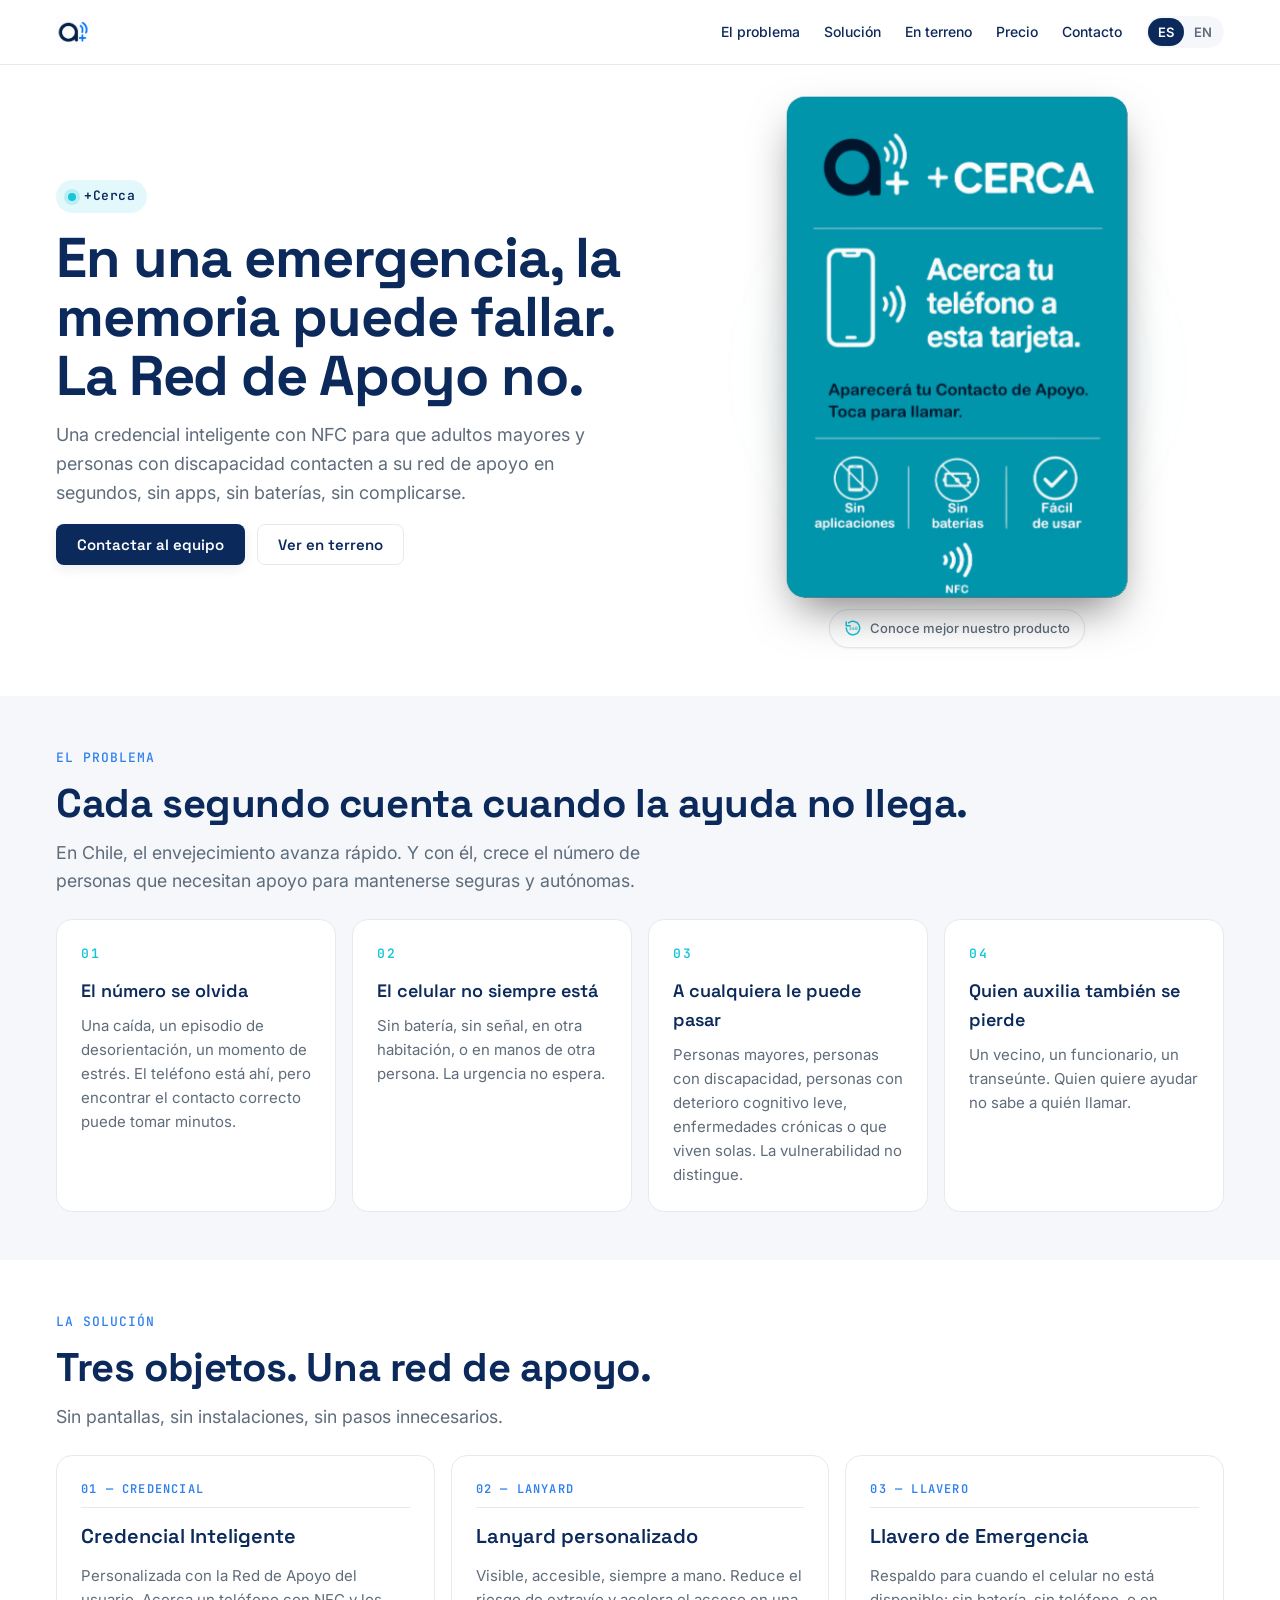
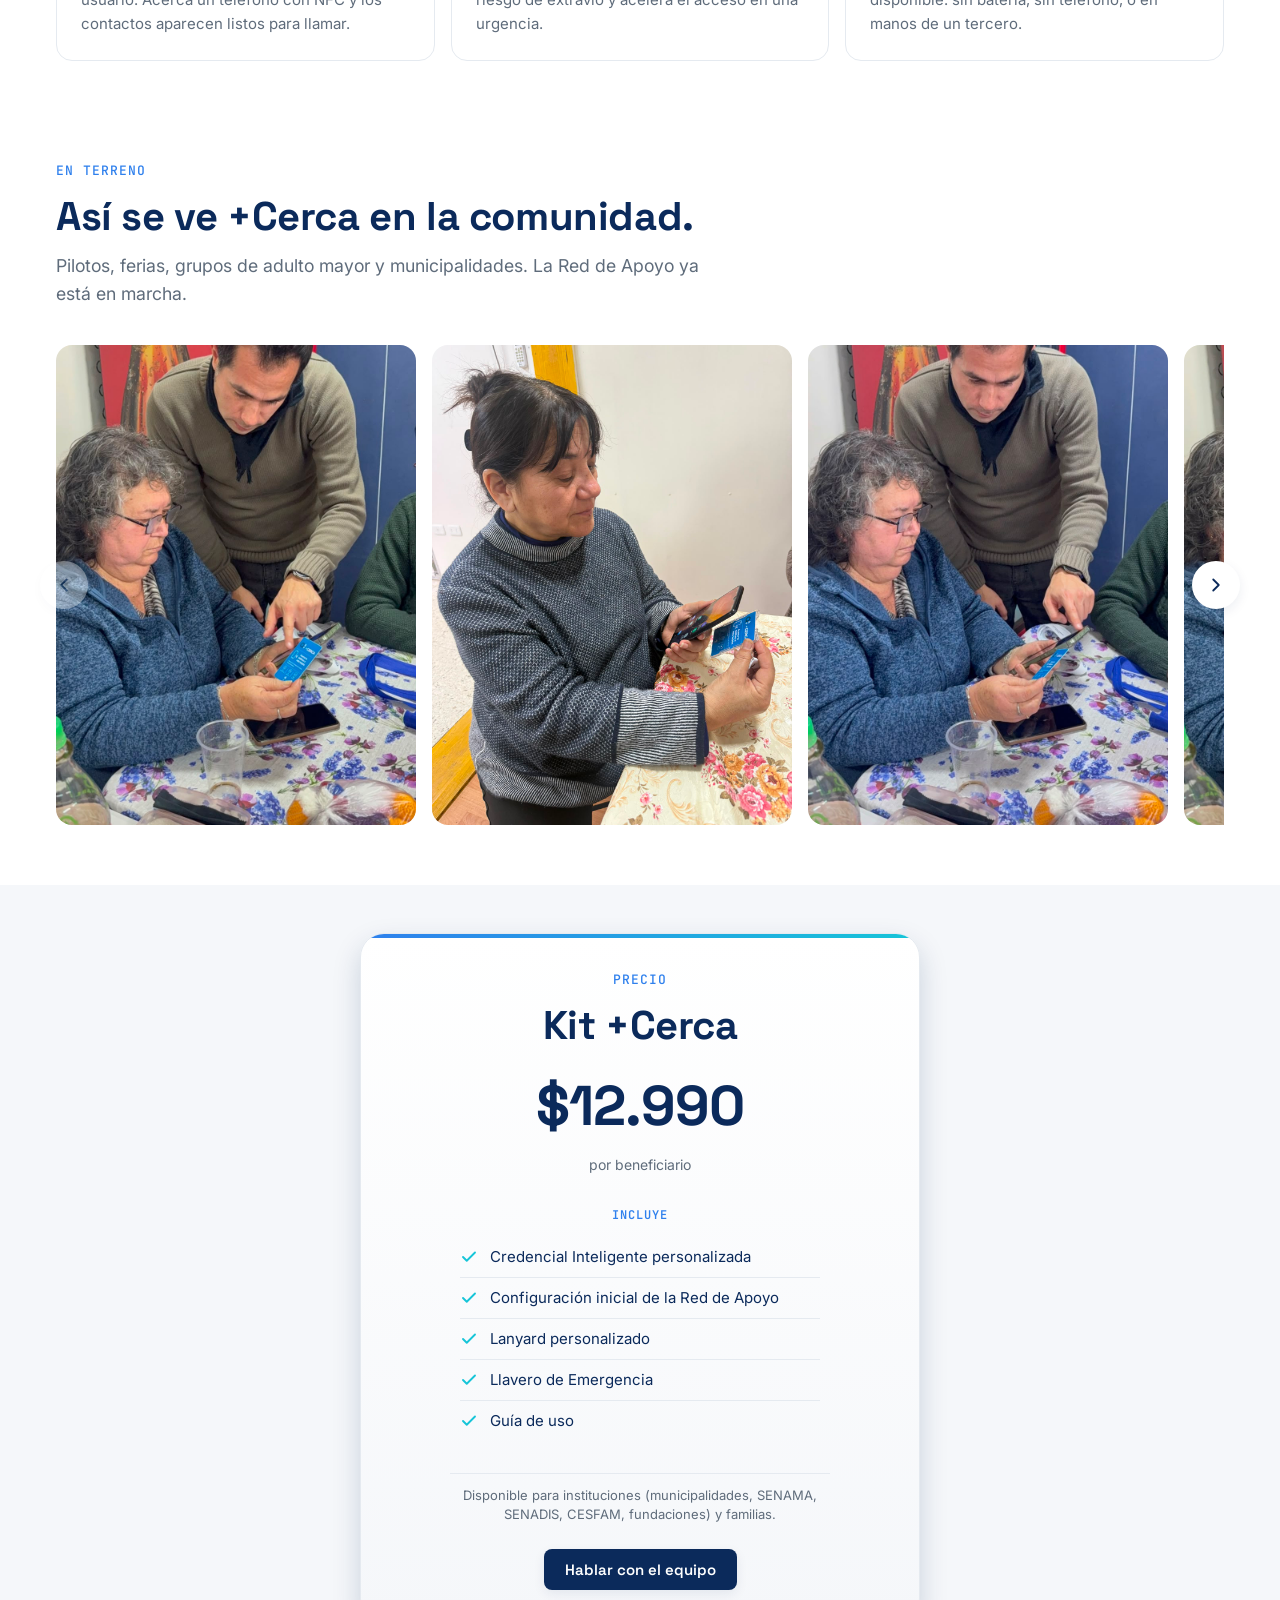
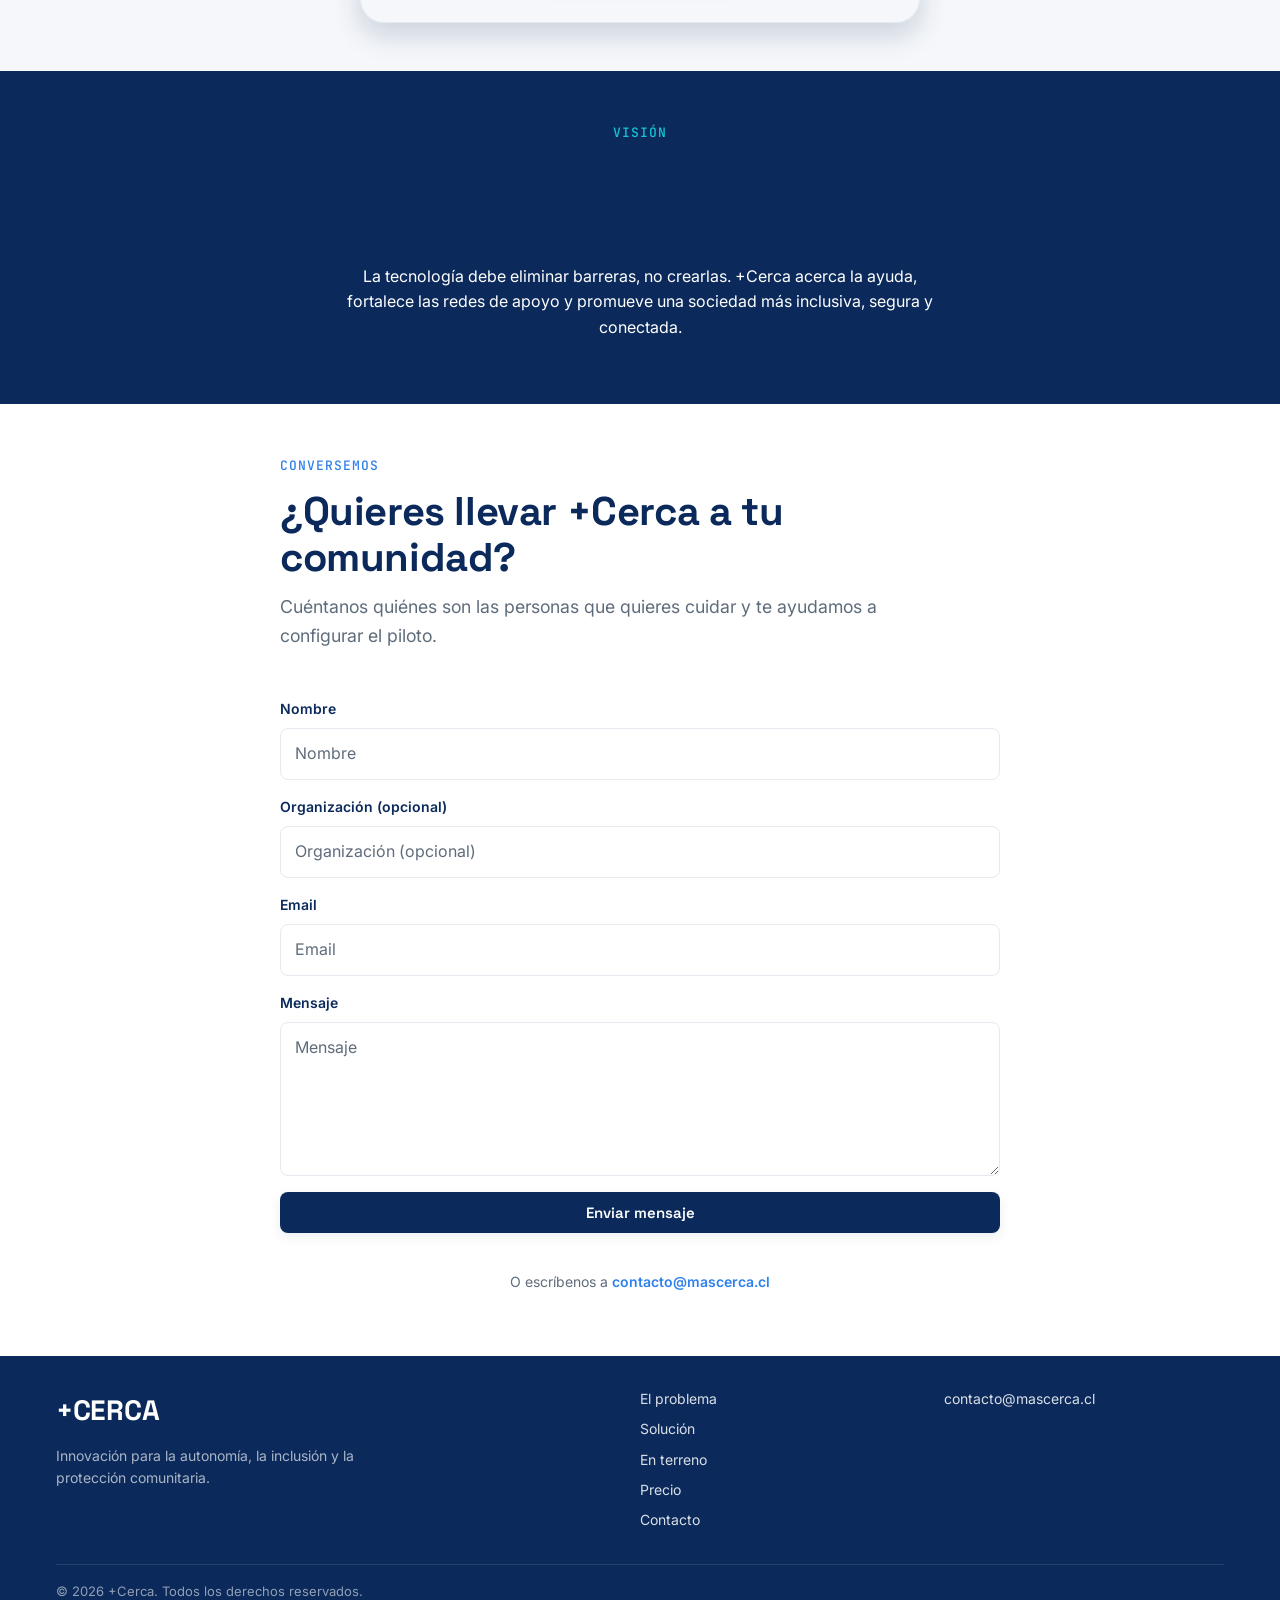
==== index.html @ 70c106be "Landing +Cerca: home bilingüe + 404 con carousel y card3d - index.html: 7 secciones (hero, problema," ====
<!DOCTYPE html>
<html lang="es">
<head>
  <meta charset="UTF-8">
  <meta name="viewport" content="width=device-width, initial-scale=1, viewport-fit=cover">
  <meta name="theme-color" content="#0B2A5B">
  <title>+Cerca — Red de Apoyo NFC</title>
  <meta name="description" content="Una credencial inteligente con NFC para que adultos mayores y personas con discapacidad contacten a su Red de Apoyo en segundos. Sin apps, sin baterías, sin complicarse.">
  <meta name="keywords" content="+Cerca, NFC, Red de Apoyo, adultos mayores, discapacidad, Chile, emergencia, credencial">
  <meta name="author" content="+Cerca">

  <meta property="og:type" content="website">
  <meta property="og:title" content="+Cerca — Red de Apoyo NFC">
  <meta property="og:description" content="La Red de Apoyo siempre disponible. Una credencial NFC para emergencias.">
  <meta property="og:image" content="assets/og-cover.jpg">
  <meta property="og:locale" content="es_CL">
  <meta property="og:locale:alternate" content="en_US">

  <meta name="twitter:card" content="summary_large_image">
  <meta name="twitter:title" content="+Cerca — Red de Apoyo NFC">
  <meta name="twitter:description" content="La Red de Apoyo siempre disponible. Una credencial NFC para emergencias.">
  <meta name="twitter:image" content="assets/og-cover.jpg">

  <link rel="canonical" href="https://mascerca.cl/">
  <link rel="alternate" hreflang="es" href="https://mascerca.cl/">
  <link rel="alternate" hreflang="en" href="https://mascerca.cl/en/">

  <link rel="icon" type="image/x-icon" href="assets/favicon.ico">
  <link rel="icon" type="image/png" sizes="32x32" href="assets/favicon-32.png">
  <link rel="icon" type="image/png" sizes="16x16" href="assets/favicon-16.png">
  <link rel="apple-touch-icon" href="assets/apple-touch-icon.png">

  <link rel="preconnect" href="https://fonts.googleapis.com">
  <link rel="preconnect" href="https://fonts.gstatic.com" crossorigin>
  <link rel="preload" as="image" href="assets/Front2.png" fetchpriority="high">
  <link href="https://fonts.googleapis.com/css2?family=Inter:wght@400;500;600;700&family=JetBrains+Mono:wght@500;600&family=Space+Grotesk:wght@500;600;700&display=swap" rel="stylesheet">

  <link rel="stylesheet" href="styles.css">

  <script type="application/ld+json">
  {
    "@context": "https://schema.org",
    "@type": "Organization",
    "name": "+Cerca",
    "url": "https://mascerca.cl/",
    "logo": "https://mascerca.cl/assets/logo.png",
    "description": "Innovación para la autonomía, la inclusión y la protección comunitaria.",
    "address": {
      "@type": "PostalAddress",
      "addressCountry": "CL"
    }
  }
  </script>
</head>
<body>
  <a href="#main" class="skip-link">Saltar al contenido</a>

  <!-- ============ NAV ============ -->
  <header class="nav" role="banner">
    <div class="container nav__inner">
      <a href="#" class="nav__logo" aria-label="+Cerca, ir al inicio">
        <img src="assets/logo.png" alt="+Cerca" width="125" height="119">
      </a>

      <nav aria-label="Navegación principal">
        <ul class="nav__links">
          <li><a href="#problema" data-i18n="nav.problem">El problema</a></li>
          <li><a href="#solucion" data-i18n="nav.solution">Solución</a></li>
          <li><a href="#terreno" data-i18n="nav.gallery">En terreno</a></li>
          <li><a href="#precio" data-i18n="nav.pricing">Precio</a></li>
          <li><a href="#contacto" data-i18n="nav.contact">Contacto</a></li>
        </ul>
      </nav>

      <div class="nav__actions">
        <div class="lang-switch" role="group" aria-label="Cambiar idioma">
          <button type="button" data-lang-switch="es" aria-pressed="true">ES</button>
          <button type="button" data-lang-switch="en" aria-pressed="false">EN</button>
        </div>

        <input type="checkbox" id="nav-toggle" class="nav__toggle-input" aria-label="Alternar menú">
        <label for="nav-toggle" class="nav-toggle" aria-label="Abrir menú">
          <svg viewBox="0 0 24 24" fill="none" stroke="currentColor" stroke-width="2"><line x1="3" y1="6" x2="21" y2="6"/><line x1="3" y1="12" x2="21" y2="12"/><line x1="3" y1="18" x2="21" y2="18"/></svg>
        </label>
      </div>
    </div>

    <div class="nav__drawer">
      <ul>
        <li><a href="#problema" data-i18n="nav.problem">El problema</a></li>
        <li><a href="#solucion" data-i18n="nav.solution">Solución</a></li>
        <li><a href="#terreno" data-i18n="nav.gallery">En terreno</a></li>
        <li><a href="#precio" data-i18n="nav.pricing">Precio</a></li>
        <li><a href="#contacto" data-i18n="nav.contact">Contacto</a></li>
      </ul>
    </div>
  </header>

  <main id="main">

    <!-- ============ HERO ============ -->
    <section class="hero">
      <div class="container">
        <div class="hero__grid">
          <div class="hero__copy">
            <span class="hero__badge" data-i18n="hero.badge">+Cerca</span>
            <h1 data-i18n="hero.h1">En una emergencia, la memoria puede fallar. La Red de Apoyo no.</h1>
            <p class="lead" data-i18n="hero.lead">Una credencial inteligente con NFC para que adultos mayores y personas con discapacidad contacten a su red de apoyo en segundos, sin apps, sin baterías, sin complicarse.</p>
            <div class="hero__cta">
              <a href="#contacto" class="btn btn--primary" data-i18n="hero.cta1">Contactar al equipo</a>
              <a href="#terreno" class="btn btn--ghost" data-i18n="hero.cta2">Ver en terreno</a>
            </div>
          </div>

          <div class="hero__card-wrap">
            <figure class="hero-card">
              <card-3d
                front="assets/Front2.png"
                back="assets/back.png"
                width="340"
                height="500"
                radius="18"
                thickness="3"
                aria-label="Credencial +Cerca, arrastra para girar y ver el reverso"
                data-i18n-aria="card.aria">
              </card-3d>
              <figcaption class="hero-card__hint">
                <svg viewBox="0 0 24 24" aria-hidden="true">
                  <path d="M3 12a9 9 0 1 0 3.2-6.86" stroke-linecap="round"/>
                  <path d="M3 4v5h5" stroke-linecap="round" stroke-linejoin="round"/>
                  <text x="12" y="14" text-anchor="middle">360</text>
                </svg>
                <span data-i18n="hero.hint">Conoce mejor nuestro producto</span>
              </figcaption>
            </figure>
          </div>
        </div>
      </div>
    </section>

    <!-- ============ PROBLEMA ============ -->
    <section id="problema" class="section section--soft">
      <div class="container">
        <span class="kicker" data-i18n="problem.kicker">El problema</span>
        <h2 data-i18n="problem.h2">Cada segundo cuenta cuando la ayuda no llega.</h2>
        <p class="lead" data-i18n="problem.lead">En Chile, el envejecimiento avanza rápido. Y con él, crece el número de personas que necesitan apoyo para mantenerse seguras y autónomas.</p>

        <div class="problem__grid">
          <article class="problem__item">
            <span class="num" aria-hidden="true">01</span>
            <h3 data-i18n="problem.item1.h">El número se olvida</h3>
            <p data-i18n="problem.item1.p">Una caída, un episodio de desorientación, un momento de estrés. El teléfono está ahí, pero encontrar el contacto correcto puede tomar minutos.</p>
          </article>

          <article class="problem__item">
            <span class="num" aria-hidden="true">02</span>
            <h3 data-i18n="problem.item2.h">El celular no siempre está</h3>
            <p data-i18n="problem.item2.p">Sin batería, sin señal, en otra habitación, o en manos de otra persona. La urgencia no espera.</p>
          </article>

          <article class="problem__item">
            <span class="num" aria-hidden="true">03</span>
            <h3 data-i18n="problem.item3.h">A cualquiera le puede pasar</h3>
            <p data-i18n="problem.item3.p">Personas mayores, personas con discapacidad, personas con deterioro cognitivo leve, enfermedades crónicas o que viven solas. La vulnerabilidad no distingue.</p>
          </article>

          <article class="problem__item">
            <span class="num" aria-hidden="true">04</span>
            <h3 data-i18n="problem.item4.h">Quien auxilia también se pierde</h3>
            <p data-i18n="problem.item4.p">Un vecino, un funcionario, un transeúnte. Quien quiere ayudar no sabe a quién llamar.</p>
          </article>
        </div>
      </div>
    </section>

    <!-- ============ SOLUCIÓN ============ -->
    <section id="solucion" class="section">
      <div class="container">
        <span class="kicker" data-i18n="solution.kicker">La solución</span>
        <h2 data-i18n="solution.h2">Tres objetos. Una red de apoyo.</h2>
        <p class="lead" data-i18n="solution.lead">Sin pantallas, sin instalaciones, sin pasos innecesarios.</p>

        <div class="solution__grid">
          <article class="solution__card">
            <span class="tag" aria-hidden="true">01 — Credencial</span>
            <h3 data-i18n="solution.card1.h">Credencial Inteligente</h3>
            <p data-i18n="solution.card1.p">Personalizada con la Red de Apoyo del usuario. Acerca un teléfono con NFC y los contactos aparecen listos para llamar.</p>
          </article>

          <article class="solution__card">
            <span class="tag" aria-hidden="true">02 — Lanyard</span>
            <h3 data-i18n="solution.card2.h">Lanyard personalizado</h3>
            <p data-i18n="solution.card2.p">Visible, accesible, siempre a mano. Reduce el riesgo de extravío y acelera el acceso en una urgencia.</p>
          </article>

          <article class="solution__card">
            <span class="tag" aria-hidden="true">03 — Llavero</span>
            <h3 data-i18n="solution.card3.h">Llavero de Emergencia</h3>
            <p data-i18n="solution.card3.p">Respaldo para cuando el celular no está disponible: sin batería, sin teléfono, o en manos de un tercero.</p>
          </article>
        </div>
      </div>
    </section>

    <!-- ============ EN TERRENO ============ -->
    <section id="terreno" class="section">
      <div class="container">
        <span class="kicker" data-i18n="gallery.kicker">En terreno</span>
        <h2 data-i18n="gallery.h2">Así se ve +Cerca en la comunidad.</h2>
        <p class="lead" data-i18n="gallery.lead">Pilotos, ferias, grupos de adulto mayor y municipalidades. La Red de Apoyo ya está en marcha.</p>

        <div class="carousel">
          <button type="button" class="carousel__btn carousel__btn--prev" aria-label="Foto anterior">
            <svg viewBox="0 0 24 24" aria-hidden="true"><polyline points="15 18 9 12 15 6" stroke-linecap="round" stroke-linejoin="round" fill="none" stroke="currentColor" stroke-width="2"/></svg>
          </button>

          <div class="carousel__track" id="gallery">
            <img src="assets/gallery/IMG-20260813-WA0007.jpg" alt="Actividad comunitaria con adultos mayores" loading="lazy" decoding="async" width="900" height="1600">
            <img src="assets/gallery/IMG-20260813-WA0008.jpg" alt="Personas mayores recibiendo el Kit +Cerca" loading="lazy" decoding="async" width="1200" height="1600">
            <img src="assets/gallery/IMG-20260813-WA0009.jpg" alt="Grupo de adulto mayor en taller +Cerca" loading="lazy" decoding="async" width="900" height="1600">
            <img src="assets/gallery/IMG-20260813-WA0010.jpg" alt="Demostración de la credencial NFC" loading="lazy" decoding="async" width="900" height="1600">
            <img src="assets/gallery/IMG-20260813-WA0011.jpg" alt="Evento +Cerca en la comunidad" loading="lazy" decoding="async" width="1200" height="1600">
            <img src="assets/gallery/IMG-20260813-WA0012.jpg" alt="Participantes en feria de salud" loading="lazy" decoding="async" width="1200" height="1600">
            <img src="assets/gallery/IMG-20260813-WA0013.jpg" alt="Red de Apoyo en acción" loading="lazy" decoding="async" width="1200" height="1600">
            <img src="assets/gallery/IMG-20260813-WA0014.jpg" alt="Adultos mayores en jornada +Cerca" loading="lazy" decoding="async" width="1200" height="1600">
            <img src="assets/gallery/IMG-20260813-WA0015.jpg" alt="Cuidadores y beneficiarios del kit" loading="lazy" decoding="async" width="1200" height="1600">
            <img src="assets/gallery/IMG-20260813-WA0016.jpg" alt="Momento del piloto municipal" loading="lazy" decoding="async" width="1200" height="1600">
            <img src="assets/gallery/IMG-20260813-WA0017.jpg" alt="Actividad con la Red de Apoyo" loading="lazy" decoding="async" width="1200" height="1600">
            <img src="assets/gallery/IMG-20260813-WA0018.jpg" alt="Equipo +Cerca en terreno" loading="lazy" decoding="async" width="1200" height="1600">
            <img src="assets/gallery/IMG-20260813-WA0019.jpg" alt="Personas mayores usando +Cerca" loading="lazy" decoding="async" width="1200" height="1600">
            <img src="assets/gallery/IMG-20260813-WA0020.jpg" alt="Jornada comunitaria +Cerca" loading="lazy" decoding="async" width="1200" height="1600">
            <img src="assets/gallery/IMG-20260813-WA0021.jpg" alt="Encuentro +Cerca en la comunidad" loading="lazy" decoding="async" width="1200" height="1600">
          </div>

          <button type="button" class="carousel__btn carousel__btn--next" aria-label="Foto siguiente">
            <svg viewBox="0 0 24 24" aria-hidden="true"><polyline points="9 18 15 12 9 6" stroke-linecap="round" stroke-linejoin="round" fill="none" stroke="currentColor" stroke-width="2"/></svg>
          </button>
        </div>
      </div>
    </section>

    <!-- ============ PRICING ============ -->
    <section id="precio" class="section section--soft">
      <div class="container">
        <div class="pricing__wrap">
          <article class="pricing__card">
            <span class="kicker" data-i18n="pricing.kicker">Precio</span>
            <h2 data-i18n="pricing.h2">Kit +Cerca</h2>
            <div class="pricing__price" data-i18n="pricing.price">$12.990</div>
            <span class="pricing__per" data-i18n="pricing.per">por beneficiario</span>

            <span class="pricing__includes" data-i18n="pricing.includes">Incluye</span>
            <ul class="pricing__list">
              <li>
                <svg viewBox="0 0 24 24" aria-hidden="true"><polyline points="20 6 9 17 4 12" stroke-linecap="round" stroke-linejoin="round"/></svg>
                <span data-i18n="pricing.item1">Credencial Inteligente personalizada</span>
              </li>
              <li>
                <svg viewBox="0 0 24 24" aria-hidden="true"><polyline points="20 6 9 17 4 12" stroke-linecap="round" stroke-linejoin="round"/></svg>
                <span data-i18n="pricing.item2">Configuración inicial de la Red de Apoyo</span>
              </li>
              <li>
                <svg viewBox="0 0 24 24" aria-hidden="true"><polyline points="20 6 9 17 4 12" stroke-linecap="round" stroke-linejoin="round"/></svg>
                <span data-i18n="pricing.item3">Lanyard personalizado</span>
              </li>
              <li>
                <svg viewBox="0 0 24 24" aria-hidden="true"><polyline points="20 6 9 17 4 12" stroke-linecap="round" stroke-linejoin="round"/></svg>
                <span data-i18n="pricing.item4">Llavero de Emergencia</span>
              </li>
              <li>
                <svg viewBox="0 0 24 24" aria-hidden="true"><polyline points="20 6 9 17 4 12" stroke-linecap="round" stroke-linejoin="round"/></svg>
                <span data-i18n="pricing.item5">Guía de uso</span>
              </li>
            </ul>

            <p class="pricing__markets" data-i18n="pricing.markets">Disponible para instituciones (municipalidades, SENAMA, SENADIS, CESFAM, fundaciones) y familias.</p>

            <a href="#contacto" class="btn btn--primary" data-i18n="pricing.cta">Hablar con el equipo</a>
          </article>
        </div>
      </div>
    </section>

    <!-- ============ VISIÓN ============ -->
    <section id="vision" class="section section--dark">
      <div class="container">
        <div class="vision__text">
          <span class="kicker" data-i18n="vision.kicker">Visión</span>
          <h2 data-i18n="vision.h2">Que ninguna persona enfrente sola una emergencia.</h2>
          <p data-i18n="vision.p">La tecnología debe eliminar barreras, no crearlas. +Acerca la ayuda, fortalece las redes de apoyo y promueve una sociedad más inclusiva, segura y conectada.</p>
        </div>
      </div>
    </section>

    <!-- ============ CONTACTO ============ -->
    <section id="contacto" class="section">
      <div class="container">
        <div class="contact__inner">
          <div>
            <span class="kicker" data-i18n="contact.kicker">Conversemos</span>
            <h2 data-i18n="contact.h2">¿Quieres llevar +Cerca a tu comunidad?</h2>
            <p class="lead" data-i18n="contact.lead">Cuéntanos quiénes son las personas que quieres cuidar y te ayudamos a configurar el piloto.</p>
          </div>

          <form class="contact__form" action="mailto:contacto@mascerca.cl" method="post" enctype="text/plain">
            <div class="field">
              <label for="name" data-i18n="contact.name">Nombre</label>
              <input type="text" id="name" name="name" required data-i18n-placeholder="contact.name">
            </div>
            <div class="field">
              <label for="org" data-i18n="contact.org">Organización (opcional)</label>
              <input type="text" id="org" name="org" data-i18n-placeholder="contact.org">
            </div>
            <div class="field">
              <label for="email" data-i18n="contact.email">Email</label>
              <input type="email" id="email" name="email" required data-i18n-placeholder="contact.email">
            </div>
            <div class="field">
              <label for="message" data-i18n="contact.message">Mensaje</label>
              <textarea id="message" name="message" rows="5" required data-i18n-placeholder="contact.message"></textarea>
            </div>
            <button type="submit" class="btn btn--primary" data-i18n="contact.send">Enviar mensaje</button>
          </form>

          <p class="contact__alt">
            <span data-i18n="contact.alt">O escríbenos a</span> <a href="mailto:contacto@mascerca.cl">contacto@mascerca.cl</a>
          </p>
        </div>
      </div>
    </section>

  </main>

  <!-- ============ FOOTER ============ -->
  <footer class="footer" role="contentinfo">
    <div class="container">
      <div class="footer__inner">
        <div class="footer__brand">
          <span class="footer__wordmark" aria-label="+Cerca">+CERCA</span>
          <p data-i18n="footer.tagline">Innovación para la autonomía, la inclusión y la protección comunitaria.</p>
        </div>
        <nav class="footer__nav" aria-label="Navegación del pie">
          <a href="#problema" data-i18n="nav.problem">El problema</a>
          <a href="#solucion" data-i18n="nav.solution">Solución</a>
          <a href="#terreno" data-i18n="nav.gallery">En terreno</a>
          <a href="#precio" data-i18n="nav.pricing">Precio</a>
          <a href="#contacto" data-i18n="nav.contact">Contacto</a>
        </nav>
        <nav class="footer__nav" aria-label="Legal">
          <a href="mailto:contacto@mascerca.cl">contacto@mascerca.cl</a>
        </nav>
      </div>
      <div class="footer__bottom">
        <span data-i18n="footer.copy">© 2026 +Cerca. Todos los derechos reservados.</span>
      </div>
    </div>
  </footer>

  <script src="card3d.js" defer></script>
  <script src="i18n.js" defer></script>
  <script src="carousel.js" defer></script>
</body>
</html>
---- styles.css ----
/* =========================================================
   +Cerca — styles.css
   Mobile-first, single-page, brand-aligned, WCAG AA
   ========================================================= */

/* ---------- Design tokens ---------- */
:root {
  /* palette */
  --c-navy: #0B2A5B;
  --c-turq: #16C5D8;
  --c-nfc:  #2F80ED;
  --c-bg:   #FFFFFF;
  --c-bg-2: #F5F7FA;
  --c-text: #0B2A5B;
  --c-mute: #5F6C7B;
  --c-line: #E5EAF0;

  /* type */
  --ff-display: 'Space Grotesk', system-ui, -apple-system, Segoe UI, Roboto, sans-serif;
  --ff-body: 'Inter', system-ui, -apple-system, Segoe UI, Roboto, sans-serif;
  --ff-mono: 'JetBrains Mono', ui-monospace, SFMono-Regular, Menlo, Monaco, monospace;

  /* scale */
  --s-1: 4px;
  --s-2: 8px;
  --s-3: 12px;
  --s-4: 16px;
  --s-5: 24px;
  --s-6: 32px;
  --s-7: 48px;
  --s-8: 64px;
  --s-9: 96px;

  /* radius */
  --r-sm: 8px;
  --r-md: 16px;
  --r-lg: 24px;
  --r-xl: 999px;

  /* shadow */
  --sh-1: 0 1px 2px rgba(11,42,91,.06);
  --sh-2: 0 4px 12px rgba(11,42,91,.08);
  --sh-3: 0 12px 28px rgba(11,42,91,.18);
  --sh-4: 0 20px 45px -10px rgba(11,42,91,.25);

  /* layout */
  --container: 1200px;
}

/* ---------- Reset ---------- */
*, *::before, *::after { box-sizing: border-box; }
html { scroll-behavior: smooth; -webkit-text-size-adjust: 100%; }
body {
  margin: 0;
  font-family: var(--ff-body);
  font-size: 16px;
  line-height: 1.6;
  color: var(--c-text);
  background: var(--c-bg);
  -webkit-font-smoothing: antialiased;
  -moz-osx-font-smoothing: grayscale;
}
img, svg { display: block; max-width: 100%; }
img { height: auto; }
a { color: var(--c-nfc); text-decoration: none; }
a:hover { text-decoration: underline; }
button { font: inherit; cursor: pointer; border: 0; background: transparent; color: inherit; }
:focus-visible {
  outline: 3px solid var(--c-turq);
  outline-offset: 2px;
  border-radius: 4px;
}

/* ponytail: smooth fade when the language switches. 180ms matches i18n.js setTimeout. */
[data-i18n], [data-i18n-aria], [data-i18n-placeholder] {
  transition: opacity 180ms ease;
}
html.i18n-swapping [data-i18n],
html.i18n-swapping [data-i18n-aria],
html.i18n-swapping [data-i18n-placeholder] {
  opacity: 0;
}

/* skip link */
.skip-link {
  position: absolute;
  top: -100px;
  left: var(--s-4);
  padding: var(--s-3) var(--s-4);
  background: var(--c-navy);
  color: #fff;
  border-radius: var(--r-sm);
  z-index: 1000;
  transition: top .2s;
}
.skip-link:focus { top: var(--s-4); }

/* ---------- Layout ---------- */
.container {
  width: 100%;
  max-width: var(--container);
  margin: 0 auto;
  padding: 0 var(--s-4);
}
.section {
  padding: var(--s-7) 0;
}
.section--soft { background: var(--c-bg-2); }
.section--dark {
  background: var(--c-navy);
  color: #fff;
}
.section--dark h1,
.section--dark h2,
.section--dark h3,
.section--dark .lead { color: #fff; }
.section--dark .kicker { color: var(--c-turq); }

.kicker {
  display: inline-block;
  font-family: var(--ff-mono);
  font-size: 13px;
  font-weight: 500;
  letter-spacing: 0.08em;
  text-transform: uppercase;
  color: var(--c-nfc);
  margin-bottom: var(--s-3);
}

/* ---------- Nav ---------- */
.nav {
  position: sticky;
  top: 0;
  z-index: 100;
  background: rgba(255,255,255,.85);
  backdrop-filter: saturate(180%) blur(12px);
  -webkit-backdrop-filter: saturate(180%) blur(12px);
  border-bottom: 1px solid var(--c-line);
}
.nav__inner {
  display: flex;
  align-items: center;
  gap: var(--s-5);
  height: 64px;
}
.nav__logo {
  display: flex;
  align-items: center;
  margin-right: auto;
}
.nav__logo img {
  height: 32px;
  width: auto;
}
.nav__links {
  display: none;
  gap: var(--s-5);
  list-style: none;
  margin: 0;
  padding: 0;
}
.nav__links a {
  color: var(--c-text);
  font-weight: 500;
  font-size: 14px;
}
.nav__links a:hover { color: var(--c-nfc); text-decoration: none; }
.nav__actions {
  display: flex;
  align-items: center;
  gap: var(--s-3);
}
.lang-switch {
  display: inline-flex;
  padding: 2px;
  background: var(--c-bg-2);
  border-radius: var(--r-xl);
  font-size: 13px;
  font-weight: 600;
}
.lang-switch button {
  padding: 4px 10px;
  border-radius: var(--r-xl);
  color: var(--c-mute);
  transition: color 180ms cubic-bezier(.22,1,.36,1), background-color 220ms cubic-bezier(.22,1,.36,1);
}
.lang-switch button[aria-pressed='true'] {
  background: var(--c-navy);
  color: #fff;
}

.nav-toggle {
  display: inline-flex;
  align-items: center;
  justify-content: center;
  width: 40px;
  height: 40px;
  border-radius: var(--r-sm);
  color: var(--c-navy);
}
.nav-toggle:hover { background: var(--c-bg-2); }
.nav-toggle svg { width: 22px; height: 22px; }
.nav__toggle-input { display: none; }
.nav__drawer {
  display: none;
  border-top: 1px solid var(--c-line);
  background: #fff;
  padding: var(--s-4) 0;
}
.nav__toggle-input:checked ~ .nav__drawer { display: block; }
.nav__drawer ul {
  list-style: none;
  margin: 0;
  padding: 0;
  display: flex;
  flex-direction: column;
  gap: var(--s-2);
}
.nav__drawer a {
  display: block;
  padding: var(--s-3) var(--s-4);
  color: var(--c-text);
  font-weight: 500;
  border-radius: var(--r-sm);
}
.nav__drawer a:hover { background: var(--c-bg-2); text-decoration: none; }

@media (min-width: 768px) {
  .nav__links { display: flex; }
  .nav-toggle { display: none; }
}

/* ---------- Buttons ---------- */
/* ponytail: cubic-bezier(.22,1,.36,1) = easeOutQuart; movement and color ease differently
   so the lift feels physical, the color change feels instant. */
.btn {
  display: inline-flex;
  align-items: center;
  justify-content: center;
  gap: var(--s-2);
  padding: 12px 20px;
  border-radius: var(--r-sm);
  font-family: var(--ff-display);
  font-weight: 600;
  font-size: 15px;
  line-height: 1;
  text-decoration: none !important;
  cursor: pointer;
  border: 1px solid transparent;
  transition:
    transform 260ms cubic-bezier(.22,1,.36,1),
    box-shadow 260ms cubic-bezier(.22,1,.36,1),
    background-color 180ms cubic-bezier(.22,1,.36,1),
    border-color 180ms cubic-bezier(.22,1,.36,1),
    color 180ms cubic-bezier(.22,1,.36,1);
  will-change: transform;
}
.btn:active { transform: translateY(0) scale(.98); transition-duration: 80ms; }
.btn--primary {
  background: var(--c-navy);
  color: #fff;
  box-shadow: var(--sh-2);
}
.btn--primary:hover { background: #0d3470; transform: translateY(-2px); box-shadow: var(--sh-3); }
.btn--ghost {
  background: transparent;
  color: var(--c-navy);
  border-color: var(--c-line);
}
.btn--ghost:hover { background: var(--c-bg-2); border-color: var(--c-nfc); transform: translateY(-1px); }
.btn--turq {
  background: var(--c-turq);
  color: var(--c-navy);
  font-weight: 700;
}
.btn--turq:hover { background: #14b3c4; transform: translateY(-2px); box-shadow: var(--sh-3); }

/* ---------- Hero ---------- */
.hero {
  padding: var(--s-6) 0 var(--s-7);
  position: relative;
  overflow: hidden;
}
.hero__grid {
  display: grid;
  grid-template-columns: 1fr;
  gap: var(--s-5);
  align-items: start;
}
.hero__badge {
  display: inline-flex;
  align-items: center;
  gap: var(--s-2);
  padding: 6px 12px;
  background: rgba(22, 197, 216, .12);
  color: var(--c-navy);
  border-radius: var(--r-xl);
  font-family: var(--ff-mono);
  font-size: 13px;
  font-weight: 600;
  letter-spacing: 0.04em;
  margin-bottom: var(--s-4);
}
.hero__badge::before {
  content: '';
  width: 8px;
  height: 8px;
  border-radius: 50%;
  background: var(--c-turq);
  box-shadow: 0 0 0 4px rgba(22,197,216,.2);
}
.hero h1 {
  font-family: var(--ff-display);
  font-size: clamp(2rem, 1.5rem + 3vw, 3.5rem);
  line-height: 1.05;
  font-weight: 700;
  margin: 0 0 var(--s-4);
  letter-spacing: -0.02em;
  color: var(--c-navy);
}
.hero .lead {
  font-size: clamp(1rem, 0.95rem + 0.3vw, 1.125rem);
  color: var(--c-mute);
  margin: 0 0 var(--s-4);
  max-width: 60ch;
}
.hero__cta { display: flex; flex-wrap: wrap; gap: var(--s-3); }

.hero__card-wrap {
  display: flex;
  justify-content: center;
  align-items: center;
  position: relative;
  min-height: 360px;
}
.hero__card-wrap::before {
  content: '';
  position: absolute;
  inset: 0;
  background: radial-gradient(closest-side, rgba(22,197,216,.18), transparent 70%);
  z-index: 0;
  filter: blur(40px);
}
.hero-card {
  position: relative;
  z-index: 1;
  display: flex;
  flex-direction: column;
  align-items: center;
  gap: var(--s-3);
  transform-origin: top center;
  margin: 0;
}
.hero-card__hint {
  display: inline-flex;
  align-items: center;
  gap: var(--s-2);
  padding: 8px 14px;
  background: #fff;
  border: 1px solid var(--c-line);
  border-radius: var(--r-xl);
  font-size: 13px;
  font-weight: 500;
  color: var(--c-mute);
  box-shadow: var(--sh-1);
}
.hero-card__hint svg { width: 18px; height: 18px; stroke: var(--c-turq); fill: none; stroke-width: 2; }
.hero-card__hint svg text { stroke: none; fill: var(--c-turq); font-family: var(--ff-mono); font-size: 6px; font-weight: 700; }

@media (max-width: 1023px) {
  .hero-card { transform: scale(0.85); margin-bottom: -90px; }
}
@media (max-width: 767px) {
  .hero-card { transform: scale(0.7); margin-bottom: -180px; }
  .hero__card-wrap { min-height: 280px; }
}
@media (min-width: 1024px) {
  .hero__grid { grid-template-columns: 1.1fr 1fr; gap: var(--s-7); align-items: center; }
  .hero__card-wrap { min-height: 500px; }
}

/* ---------- Typography ---------- */
.section h2 {
  font-family: var(--ff-display);
  font-size: clamp(1.75rem, 1.4rem + 2vw, 2.5rem);
  line-height: 1.15;
  font-weight: 700;
  letter-spacing: -0.01em;
  color: var(--c-navy);
  margin: 0 0 var(--s-3);
}
.section .lead {
  font-size: clamp(1rem, 0.95rem + 0.2vw, 1.125rem);
  color: var(--c-mute);
  max-width: 60ch;
  margin: 0 0 var(--s-5);
}

/* ---------- Problem ---------- */
.problem__grid {
  display: grid;
  grid-template-columns: 1fr;
  gap: var(--s-4);
}
.problem__item {
  background: #fff;
  border: 1px solid var(--c-line);
  border-radius: var(--r-md);
  padding: var(--s-5);
  transition: transform .2s, box-shadow .2s;
  position: relative;
  overflow: hidden;
}
.problem__item:hover { transform: translateY(-2px); box-shadow: var(--sh-2); }
.problem__item .num {
  display: block;
  font-family: var(--ff-mono);
  font-size: 13px;
  font-weight: 600;
  letter-spacing: 0.12em;
  color: var(--c-turq);
  margin-bottom: var(--s-3);
}
.problem__item h3 {
  font-family: var(--ff-display);
  font-size: 1.125rem;
  font-weight: 600;
  margin: 0 0 var(--s-2);
  color: var(--c-navy);
}
.problem__item p {
  margin: 0;
  color: var(--c-mute);
  font-size: 15px;
}

@media (min-width: 768px)  { .problem__grid { grid-template-columns: repeat(2, 1fr); } }
@media (min-width: 1024px) { .problem__grid { grid-template-columns: repeat(4, 1fr); } }

/* ---------- Solution ---------- */
.solution__grid {
  display: grid;
  grid-template-columns: 1fr;
  gap: var(--s-4);
}
.solution__card {
  background: #fff;
  border: 1px solid var(--c-line);
  border-radius: var(--r-md);
  padding: var(--s-5);
  display: flex;
  flex-direction: column;
  gap: var(--s-3);
  transition: transform .2s, box-shadow .2s, border-color .2s;
}
.solution__card:hover {
  transform: translateY(-4px);
  box-shadow: var(--sh-3);
  border-color: var(--c-turq);
}
.solution__card .tag {
  display: block;
  font-family: var(--ff-mono);
  font-size: 12px;
  font-weight: 600;
  letter-spacing: 0.1em;
  text-transform: uppercase;
  color: var(--c-nfc);
  padding-bottom: var(--s-2);
  border-bottom: 1px solid var(--c-line);
}
.solution__card h3 {
  font-family: var(--ff-display);
  font-size: 1.25rem;
  font-weight: 600;
  margin: 0;
  color: var(--c-navy);
}
.solution__card p {
  margin: 0;
  color: var(--c-mute);
  font-size: 15px;
}

@media (min-width: 768px)  { .solution__grid { grid-template-columns: repeat(3, 1fr); } }

/* ---------- Carousel (gallery) ---------- */
.carousel {
  position: relative;
  margin-top: var(--s-5);
}
.carousel__track {
  display: flex;
  gap: var(--s-3);
  overflow-x: auto;
  scroll-snap-type: x mandatory;
  scroll-behavior: smooth;
  -webkit-overflow-scrolling: touch;
  scrollbar-width: none;
  padding: var(--s-2) 0;
}
.carousel__track::-webkit-scrollbar { display: none; }
.carousel__track img {
  flex: 0 0 auto;
  width: 78%;
  max-width: 360px;
  aspect-ratio: 3 / 4;
  object-fit: cover;
  border-radius: var(--r-md);
  scroll-snap-align: start;
  transition: transform 260ms cubic-bezier(.22,1,.36,1), box-shadow 260ms cubic-bezier(.22,1,.36,1);
}
.carousel__track img:hover {
  transform: translateY(-3px);
  box-shadow: var(--sh-3);
}
.carousel__btn {
  position: absolute;
  top: 50%;
  transform: translateY(-50%);
  width: 44px;
  height: 44px;
  border-radius: 50%;
  background: #fff;
  color: var(--c-navy);
  box-shadow: var(--sh-2);
  display: inline-flex;
  align-items: center;
  justify-content: center;
  z-index: 5;
  transition: background 180ms cubic-bezier(.22,1,.36,1), transform 220ms cubic-bezier(.22,1,.36,1), box-shadow 220ms cubic-bezier(.22,1,.36,1);
}
.carousel__btn:hover {
  background: var(--c-navy);
  color: #fff;
  transform: translateY(-50%) scale(1.06);
  box-shadow: var(--sh-3);
}
.carousel__btn:active { transform: translateY(-50%) scale(.95); }
.carousel__btn svg { width: 22px; height: 22px; }
.carousel__btn--prev { left: var(--s-2); }
.carousel__btn--next { right: var(--s-2); }
.carousel__btn:disabled { opacity: .35; cursor: not-allowed; transform: translateY(-50%); }
.carousel__btn:disabled:hover { background: #fff; color: var(--c-navy); transform: translateY(-50%); box-shadow: var(--sh-2); }

@media (min-width: 768px)  {
  .carousel__track { gap: var(--s-4); padding: var(--s-3) 0; }
  .carousel__track img { width: 46%; max-width: 340px; }
  .carousel__btn { width: 48px; height: 48px; }
  .carousel__btn--prev { left: var(--s-3); }
  .carousel__btn--next { right: var(--s-3); }
}
@media (min-width: 1024px) {
  .carousel__track img { width: 32%; max-width: 360px; }
  .carousel__btn--prev { left: calc(var(--s-4) * -1); }
  .carousel__btn--next { right: calc(var(--s-4) * -1); }
}

/* ---------- 404 ---------- */
.notfound {
  display: flex;
  align-items: center;
  justify-content: center;
  min-height: calc(100vh - 64px - 220px);
  padding: var(--s-8) 0;
}
.notfound__inner {
  text-align: center;
  max-width: 56ch;
  margin: 0 auto;
}
.notfound__code {
  display: block;
  font-family: var(--ff-display);
  font-weight: 700;
  font-size: clamp(6rem, 4rem + 10vw, 11rem);
  line-height: 1;
  letter-spacing: -0.04em;
  background: linear-gradient(135deg, var(--c-nfc), var(--c-turq));
  -webkit-background-clip: text;
  background-clip: text;
  color: transparent;
  margin-bottom: var(--s-3);
}
.notfound__inner h1 {
  font-family: var(--ff-display);
  font-size: clamp(1.5rem, 1.2rem + 1.5vw, 2.25rem);
  line-height: 1.2;
  font-weight: 700;
  color: var(--c-navy);
  margin: 0 0 var(--s-3);
}
.notfound__inner .lead {
  font-size: clamp(1rem, 0.95rem + 0.2vw, 1.125rem);
  color: var(--c-mute);
  margin: 0 0 var(--s-5);
}

/* ---------- Pricing ---------- */
.pricing__wrap {
  display: flex;
  justify-content: center;
}
.pricing__card {
  background: linear-gradient(180deg, #fff 0%, var(--c-bg-2) 100%);
  border: 1px solid var(--c-line);
  border-radius: var(--r-lg);
  padding: var(--s-6) var(--s-5);
  max-width: 560px;
  width: 100%;
  text-align: center;
  box-shadow: var(--sh-3);
  position: relative;
  overflow: hidden;
}
.pricing__card::before {
  content: '';
  position: absolute;
  top: 0;
  left: 0;
  right: 0;
  height: 4px;
  background: linear-gradient(90deg, var(--c-nfc), var(--c-turq));
}
.pricing__price {
  font-family: var(--ff-display);
  font-size: clamp(2.5rem, 2rem + 2vw, 3.5rem);
  font-weight: 700;
  color: var(--c-navy);
  margin: var(--s-3) 0 var(--s-1);
  letter-spacing: -0.02em;
}
.pricing__per {
  font-size: 14px;
  color: var(--c-mute);
  margin-bottom: var(--s-5);
  display: block;
}
.pricing__includes {
  display: inline-block;
  font-family: var(--ff-mono);
  font-size: 12px;
  font-weight: 600;
  color: var(--c-nfc);
  letter-spacing: 0.08em;
  text-transform: uppercase;
  margin-bottom: var(--s-3);
}
.pricing__list {
  list-style: none;
  margin: 0 0 var(--s-6);
  padding: 0;
  text-align: left;
  max-width: 360px;
  margin-left: auto;
  margin-right: auto;
}
.pricing__list li {
  display: flex;
  align-items: center;
  gap: var(--s-3);
  padding: var(--s-2) 0;
  color: var(--c-text);
  font-size: 15px;
  border-bottom: 1px solid var(--c-line);
}
.pricing__list li:last-child { border-bottom: 0; }
.pricing__list svg {
  width: 18px;
  height: 18px;
  stroke: var(--c-turq);
  fill: none;
  stroke-width: 2.5;
  flex-shrink: 0;
}
.pricing__markets {
  margin: 0 0 var(--s-5);
  padding-top: var(--s-3);
  border-top: 1px solid var(--c-line);
  font-size: 13px;
  color: var(--c-mute);
  line-height: 1.5;
  max-width: 380px;
  margin-left: auto;
  margin-right: auto;
}

/* ---------- Vision ---------- */
.vision__text {
  max-width: 60ch;
  margin: 0 auto;
  text-align: center;
}

/* ---------- Contact ---------- */
.contact__inner {
  display: grid;
  grid-template-columns: 1fr;
  gap: var(--s-5);
  max-width: 720px;
  margin: 0 auto;
}
.contact__form {
  display: flex;
  flex-direction: column;
  gap: var(--s-4);
}
.field {
  display: flex;
  flex-direction: column;
  gap: var(--s-2);
}
.field label {
  font-size: 14px;
  font-weight: 600;
  color: var(--c-navy);
}
.field input,
.field textarea {
  width: 100%;
  padding: 12px 14px;
  background: #fff;
  border: 1px solid var(--c-line);
  border-radius: var(--r-sm);
  color: var(--c-navy);
  font: inherit;
  transition: border-color .2s, box-shadow .2s;
}
.field input::placeholder,
.field textarea::placeholder { color: var(--c-mute); }
.field input:focus,
.field textarea:focus {
  outline: 0;
  border-color: var(--c-turq);
  box-shadow: 0 0 0 3px rgba(22,197,216,.18);
}
.field textarea { resize: vertical; min-height: 120px; }
.contact__alt {
  text-align: center;
  color: var(--c-mute);
  font-size: 14px;
}
.contact__alt a {
  color: var(--c-nfc);
  font-weight: 600;
}

/* ---------- Footer ---------- */
.footer {
  background: var(--c-navy);
  color: rgba(255,255,255,.85);
  padding: var(--s-6) 0 var(--s-4);
}
.footer__inner {
  display: grid;
  grid-template-columns: 1fr;
  gap: var(--s-5);
  align-items: start;
}
.footer__brand img { height: 36px; width: auto; margin-bottom: var(--s-3); }
.footer__wordmark {
  display: block;
  font-family: var(--ff-display);
  font-weight: 700;
  font-size: 28px;
  letter-spacing: -0.01em;
  color: #fff;
  margin-bottom: var(--s-3);
}
.footer__brand p { margin: 0; font-size: 14px; color: rgba(255,255,255,.65); max-width: 40ch; }
.footer__nav { display: flex; flex-direction: column; gap: var(--s-2); }
.footer__nav a { color: rgba(255,255,255,.85); font-size: 14px; }
.footer__nav a:hover { color: var(--c-turq); text-decoration: none; }
.footer__bottom {
  margin-top: var(--s-6);
  padding-top: var(--s-4);
  border-top: 1px solid rgba(255,255,255,.1);
  font-size: 13px;
  color: rgba(255,255,255,.55);
  text-align: center;
}

@media (min-width: 768px) {
  .footer__inner { grid-template-columns: 2fr 1fr 1fr; }
  .footer__bottom { text-align: left; }
}

/* ---------- Motion ---------- */
@media (prefers-reduced-motion: reduce) {
  *, *::before, *::after {
    animation-duration: 0.01ms !important;
    transition-duration: 0.01ms !important;
  }
  html { scroll-behavior: auto; }
}
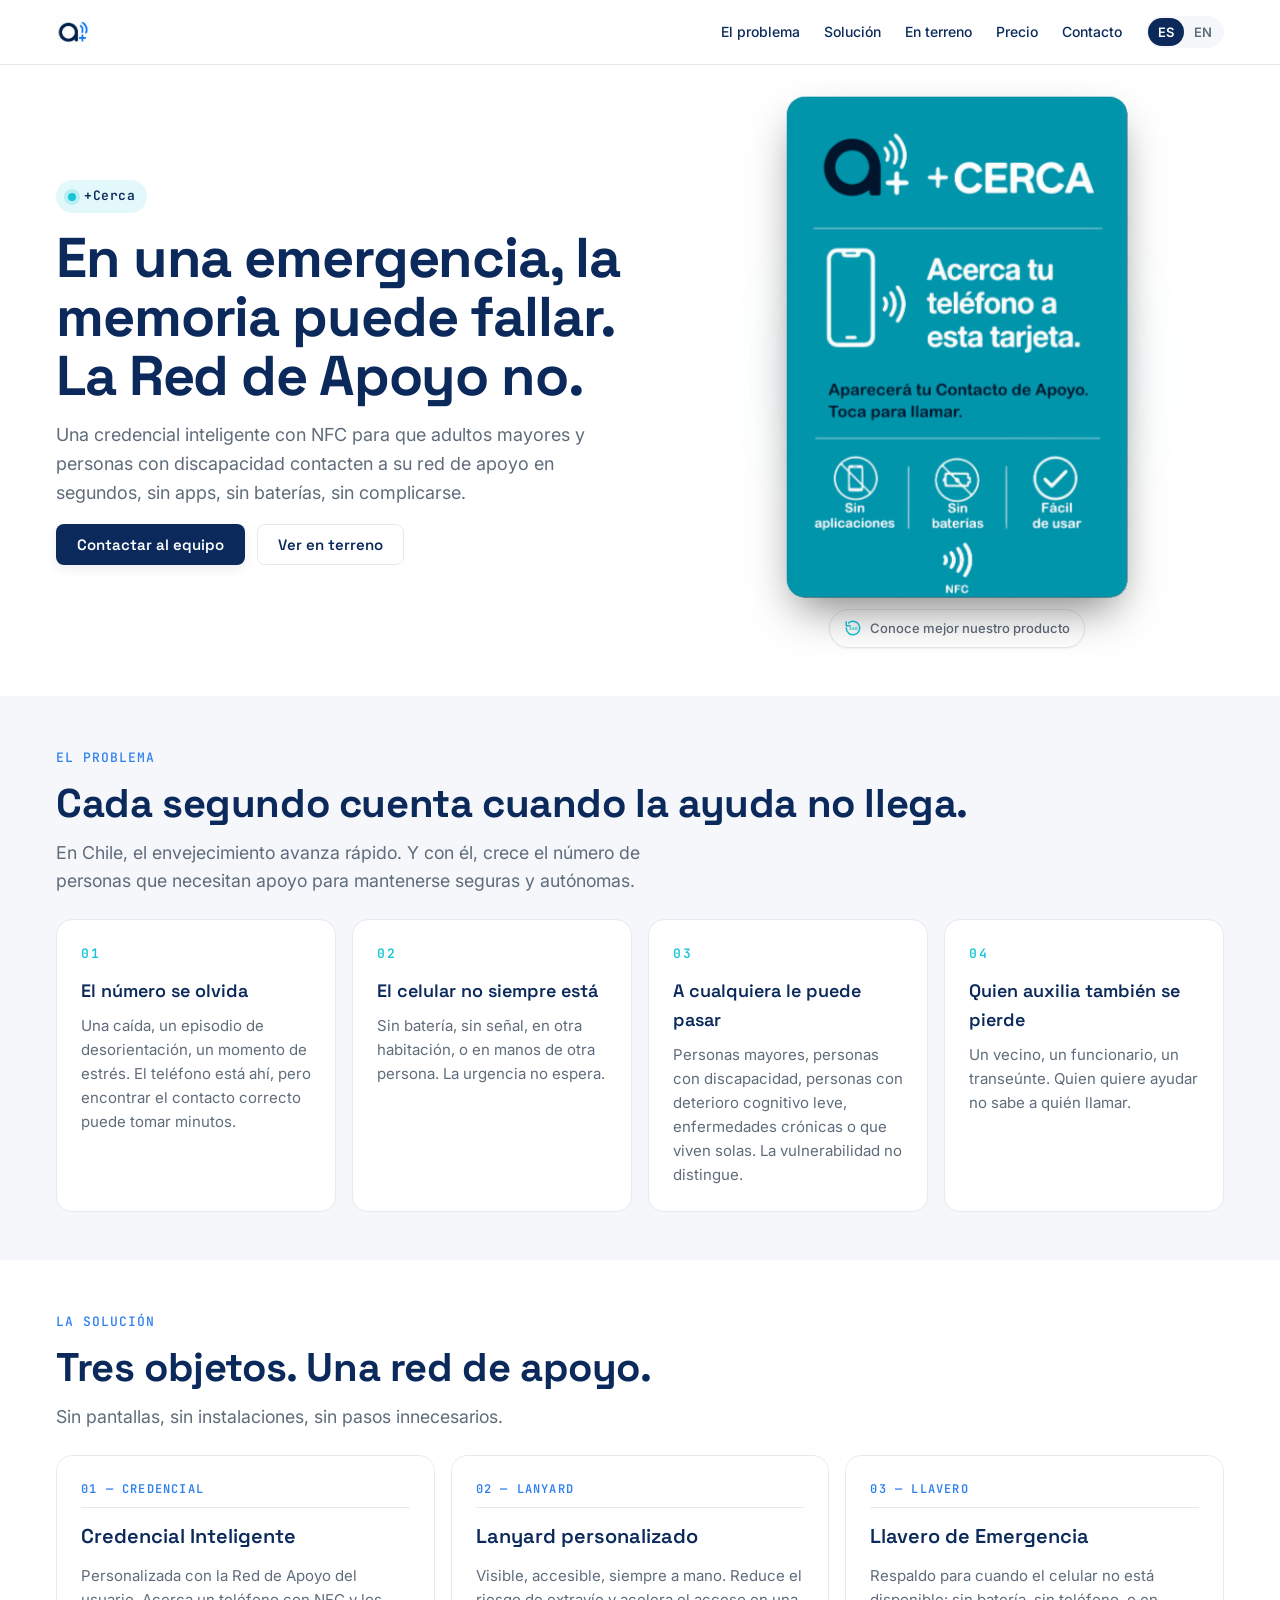
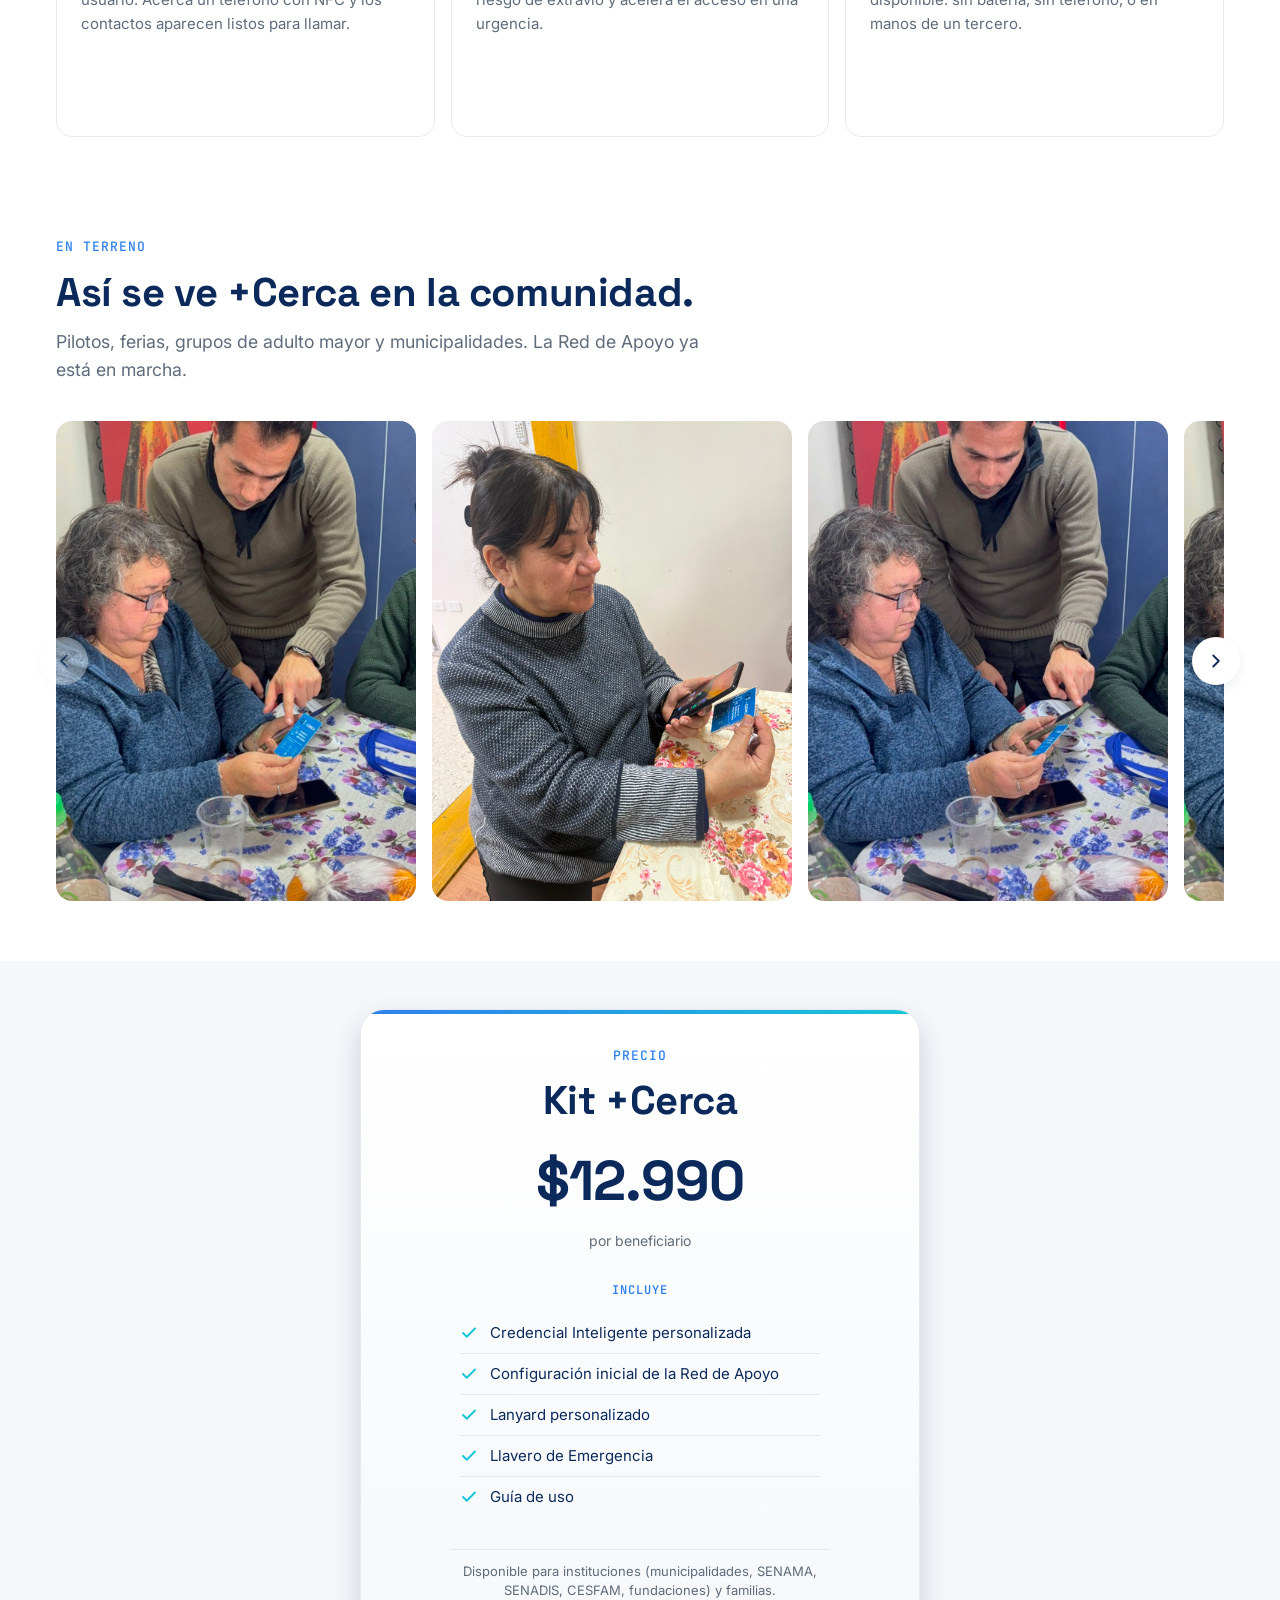
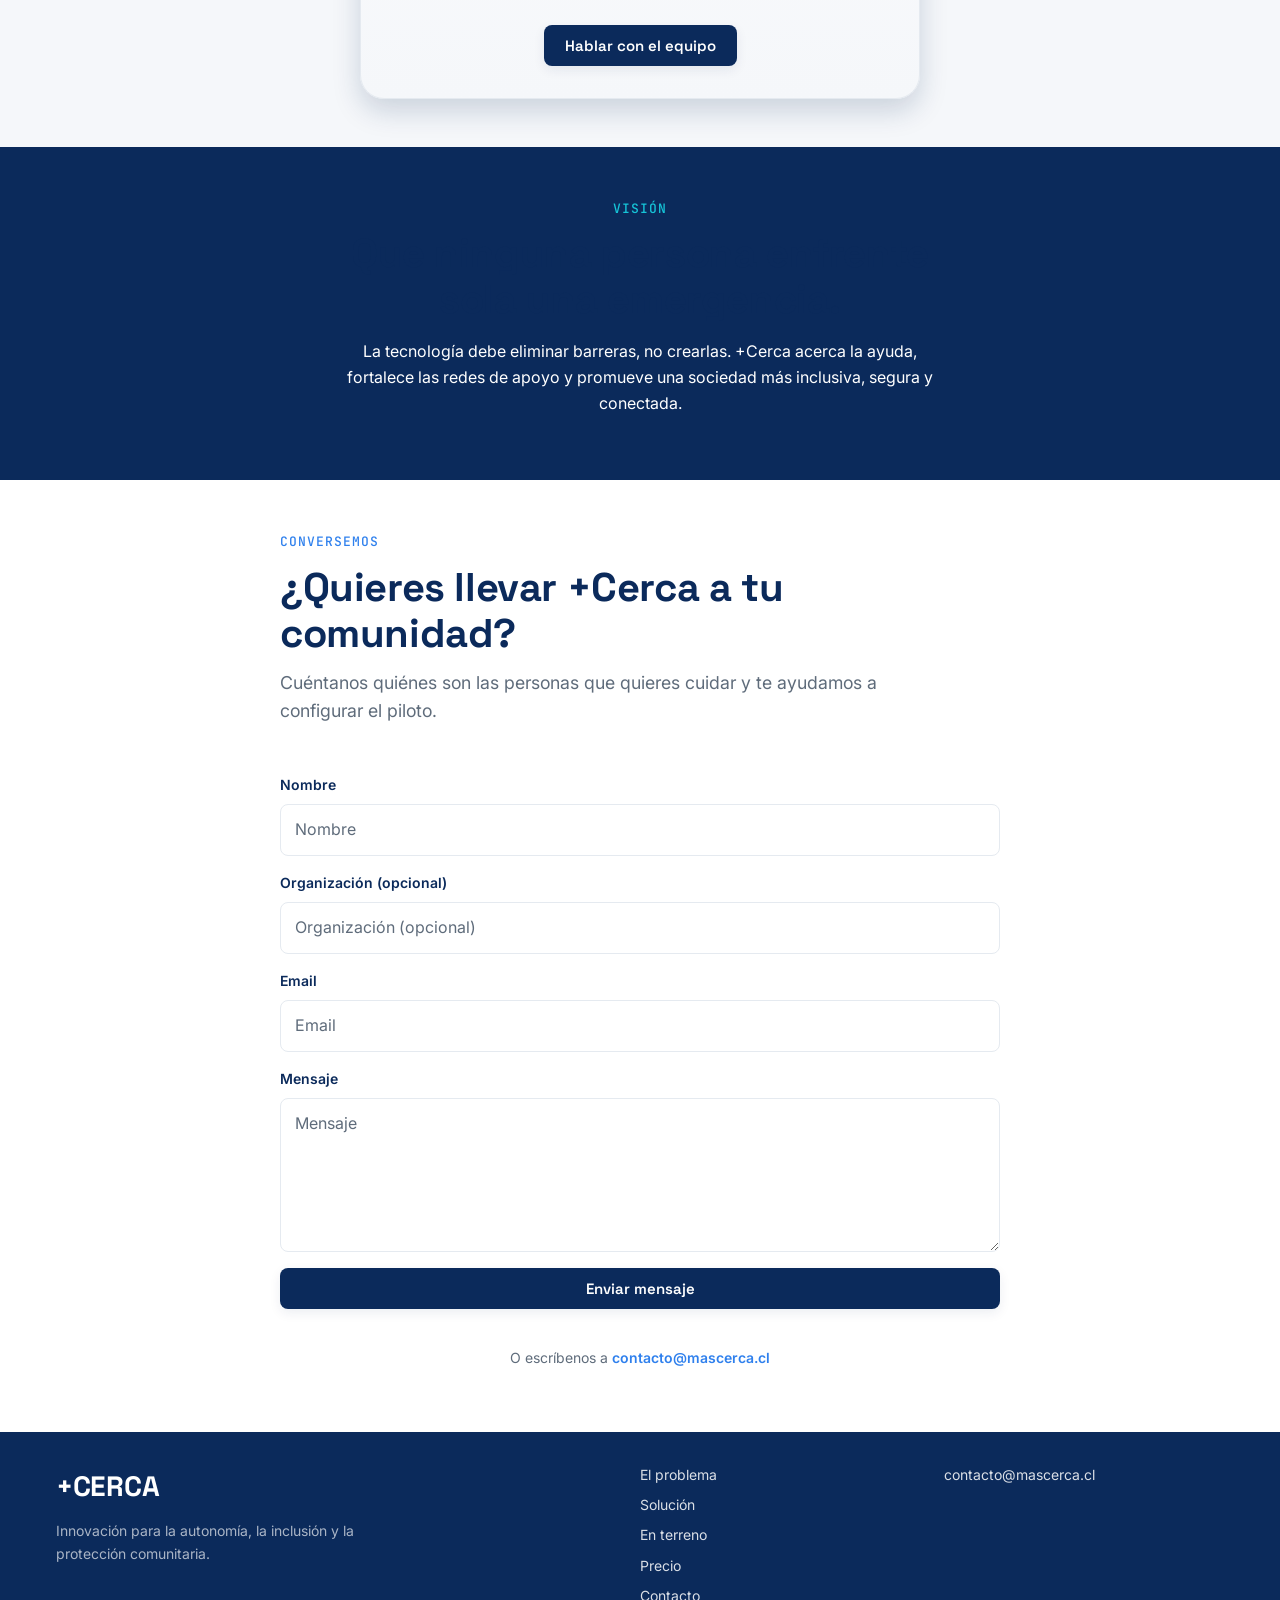
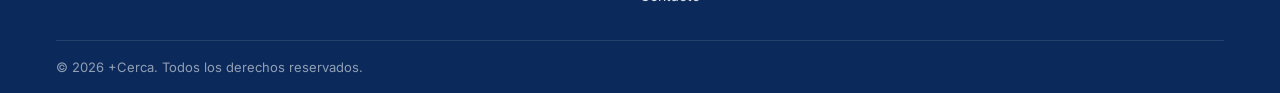
==== commit bcd36eb7: "Solución: flip cards con foto del producto - 3 cards rotan 180° al hover/tap/focus, muestran la foto" ====
--- a/index.html
+++ b/index.html
@@ -181,22 +181,51 @@
         <p class="lead" data-i18n="solution.lead">Sin pantallas, sin instalaciones, sin pasos innecesarios.</p>
 
         <div class="solution__grid">
-          <article class="solution__card">
-            <span class="tag" aria-hidden="true">01 — Credencial</span>
-            <h3 data-i18n="solution.card1.h">Credencial Inteligente</h3>
-            <p data-i18n="solution.card1.p">Personalizada con la Red de Apoyo del usuario. Acerca un teléfono con NFC y los contactos aparecen listos para llamar.</p>
-          </article>
-
-          <article class="solution__card">
-            <span class="tag" aria-hidden="true">02 — Lanyard</span>
-            <h3 data-i18n="solution.card2.h">Lanyard personalizado</h3>
-            <p data-i18n="solution.card2.p">Visible, accesible, siempre a mano. Reduce el riesgo de extravío y acelera el acceso en una urgencia.</p>
-          </article>
-
-          <article class="solution__card">
-            <span class="tag" aria-hidden="true">03 — Llavero</span>
-            <h3 data-i18n="solution.card3.h">Llavero de Emergencia</h3>
-            <p data-i18n="solution.card3.p">Respaldo para cuando el celular no está disponible: sin batería, sin teléfono, o en manos de un tercero.</p>
+          <article class="solution__card flip-card" tabindex="0" role="button" aria-pressed="false" aria-label="Ver imagen del Credencial">
+            <div class="flip-card__inner">
+              <div class="flip-card__face flip-card__face--front">
+                <span class="tag" aria-hidden="true">01 — Credencial</span>
+                <h3 data-i18n="solution.card1.h">Credencial Inteligente</h3>
+                <p data-i18n="solution.card1.p">Personalizada con la Red de Apoyo del usuario. Acerca un teléfono con NFC y los contactos aparecen listos para llamar.</p>
+              </div>
+              <div class="flip-card__face flip-card__face--back">
+                <img src="assets/product/cards.png" alt="Credencial +Cerca">
+              </div>
+            </div>
+          </article>
+
+          <article class="solution__card flip-card" tabindex="0" role="button" aria-pressed="false" aria-label="Ver imagen del Lanyard">
+            <div class="flip-card__inner">
+              <div class="flip-card__face flip-card__face--front">
+                <span class="tag" aria-hidden="true">02 — Lanyard</span>
+                <h3 data-i18n="solution.card2.h">Lanyard personalizado</h3>
+                <p data-i18n="solution.card2.p">Visible, accesible, siempre a mano. Reduce el riesgo de extravío y acelera el acceso en una urgencia.</p>
+              </div>
+              <div class="flip-card__face flip-card__face--back">
+                <img src="assets/product/Lanyard.png" alt="Lanyard +Cerca">
+              </div>
+            </div>
+          </article>
+
+          <article class="solution__card flip-card" tabindex="0" role="button" aria-pressed="false" aria-label="Ver imagen del Llavero">
+            <div class="flip-card__inner">
+              <div class="flip-card__face flip-card__face--front">
+                <span class="tag" aria-hidden="true">03 — Llavero</span>
+                <h3 data-i18n="solution.card3.h">Llavero de Emergencia</h3>
+                <p data-i18n="solution.card3.p">Respaldo para cuando el celular no está disponible: sin batería, sin teléfono, o en manos de un tercero.</p>
+              </div>
+              <div class="flip-card__face flip-card__face--back">
+                <div class="flip-card__placeholder">
+                  <svg viewBox="0 0 24 24" aria-hidden="true">
+                    <circle cx="8" cy="15" r="4"/>
+                    <path d="M10.85 12.15 19 4"/>
+                    <path d="m18 5 2 2"/>
+                    <path d="m15 8 2 2"/>
+                  </svg>
+                  <span data-i18n="solution.card3.placeholder">Imagen próximamente</span>
+                </div>
+              </div>
+            </div>
           </article>
         </div>
       </div>
@@ -359,5 +388,21 @@
   <script src="card3d.js" defer></script>
   <script src="i18n.js" defer></script>
   <script src="carousel.js" defer></script>
+  <script>
+    // ponytail: flip-card tap toggle for touch devices and ARIA sync.
+    document.querySelectorAll('.flip-card').forEach((card) => {
+      const toggle = (e) => {
+        const pressed = card.classList.toggle('is-flipped');
+        card.setAttribute('aria-pressed', pressed ? 'true' : 'false');
+      };
+      card.addEventListener('click', toggle);
+      card.addEventListener('keydown', (e) => {
+        if (e.key === 'Enter' || e.key === ' ') {
+          e.preventDefault();
+          toggle(e);
+        }
+      });
+    });
+  </script>
 </body>
 </html>
--- a/styles.css
+++ b/styles.css
@@ -447,13 +447,11 @@
   background: #fff;
   border: 1px solid var(--c-line);
   border-radius: var(--r-md);
-  padding: var(--s-5);
-  display: flex;
-  flex-direction: column;
-  gap: var(--s-3);
-  transition: transform .2s, box-shadow .2s, border-color .2s;
-}
-.solution__card:hover {
+  transition: transform 220ms cubic-bezier(.22,1,.36,1), box-shadow 220ms cubic-bezier(.22,1,.36,1), border-color 220ms cubic-bezier(.22,1,.36,1);
+  outline: none;
+}
+.solution__card:hover,
+.flip-card:focus-within {
   transform: translateY(-4px);
   box-shadow: var(--sh-3);
   border-color: var(--c-turq);
@@ -483,6 +481,78 @@
 }
 
 @media (min-width: 768px)  { .solution__grid { grid-template-columns: repeat(3, 1fr); } }
+
+/* ---------- Flip cards (solution) ---------- */
+.flip-card {
+  perspective: 1400px;
+  cursor: pointer;
+}
+.flip-card__inner {
+  position: relative;
+  width: 100%;
+  min-height: 280px;
+  transform-style: preserve-3d;
+  transition: transform 620ms cubic-bezier(.22,1,.36,1);
+  border-radius: var(--r-md);
+}
+.flip-card__face {
+  position: absolute;
+  inset: 0;
+  -webkit-backface-visibility: hidden;
+  backface-visibility: hidden;
+  background: #fff;
+  border-radius: var(--r-md);
+  padding: var(--s-5);
+  display: flex;
+  flex-direction: column;
+  gap: var(--s-3);
+}
+.flip-card__face--back {
+  transform: rotateY(180deg);
+  background: var(--c-bg-2);
+  padding: var(--s-4);
+  align-items: center;
+  justify-content: center;
+}
+.flip-card__face--back img {
+  width: 100%;
+  height: 100%;
+  max-height: 320px;
+  object-fit: contain;
+  border-radius: var(--s-2);
+}
+.flip-card__placeholder {
+  display: flex;
+  flex-direction: column;
+  align-items: center;
+  gap: var(--s-3);
+  color: var(--c-turq);
+  font-family: var(--ff-mono);
+  font-size: 13px;
+  font-weight: 600;
+  letter-spacing: 0.06em;
+}
+.flip-card__placeholder svg {
+  width: 56px;
+  height: 56px;
+  stroke: currentColor;
+  fill: none;
+  stroke-width: 1.75;
+  stroke-linecap: round;
+  stroke-linejoin: round;
+  opacity: .8;
+}
+
+/* ponytail: hover only on devices with real hover; tap on touch via .is-flipped class */
+@media (hover: hover) {
+  .flip-card:hover .flip-card__inner { transform: rotateY(180deg); }
+}
+.flip-card:focus-within .flip-card__inner { transform: rotateY(180deg); }
+.flip-card.is-flipped .flip-card__inner { transform: rotateY(180deg); }
+
+@media (prefers-reduced-motion: reduce) {
+  .flip-card__inner { transition: none; }
+}
 
 /* ---------- Carousel (gallery) ---------- */
 .carousel {
